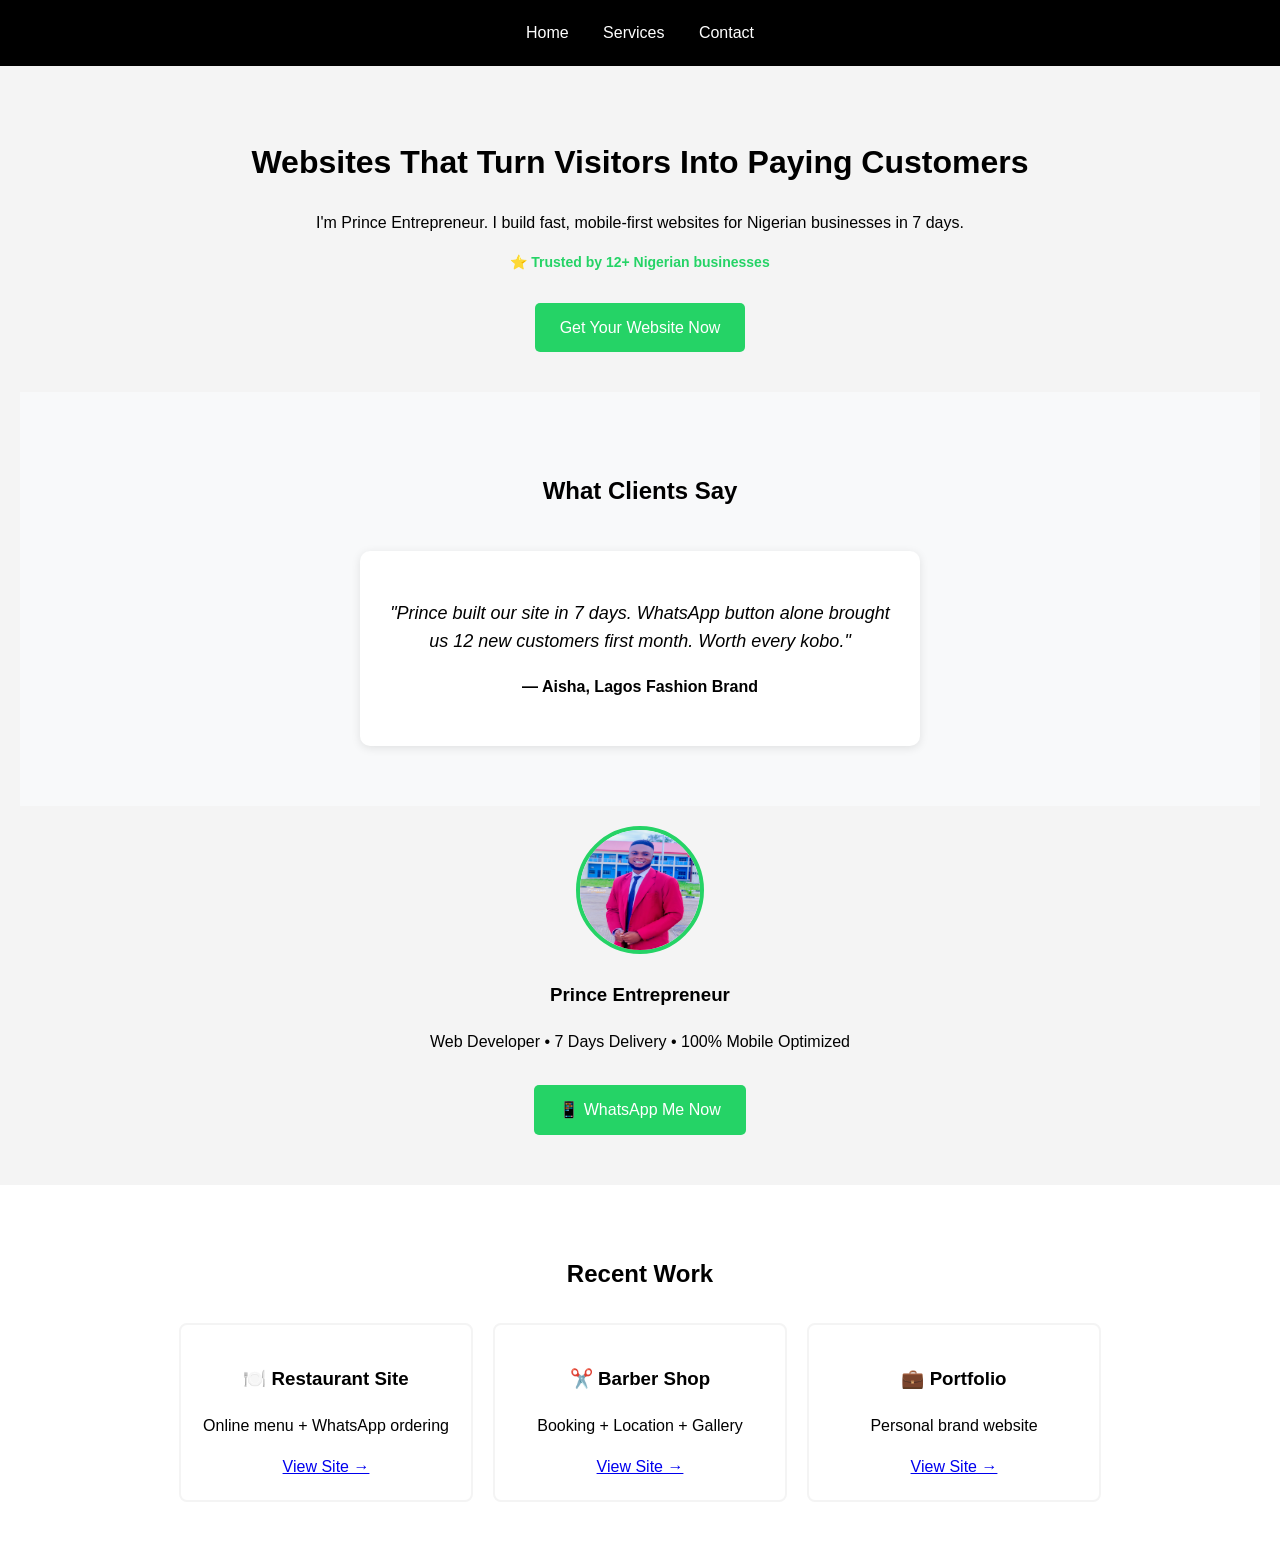
==== index.html @ e93b121a "3-page pro site v1.0" ====
<!DOCTYPE html>
<html lang="en">
<head>
    <meta charset="UTF-8">
    <meta name="viewport" content="width=device-width, initial-scale=1.0">
    <title>Prince Entrepreneur | Pro Web Dev</title>
    <style>
        body { font-family: Arial, sans-serif; margin: 0; padding: 0; line-height: 1.6; }
        nav { background: #1a1a1a; color: white; padding: 1rem; text-align: center; }
        nav a { color: white; margin: 0 15px; text-decoration: none; }
        .hero { background: #f4f4f4; padding: 50px 20px; text-align: center; }
        .btn { background: #25D366; color: white; padding: 12px 25px; text-decoration: none; border-radius: 5px; display: inline-block; margin-top: 15px; }
        .profile-img { width: 120px; height: 120px; border-radius: 50%; border: 4px solid #25D366; margin-top: 20px; }
    </style>
</head>
<body>
<nav style="padding:20px; text-align:center; background:#000;">
  <a href="index.html" style="color:white; margin:0 15px;">Home</a>
  <a href="services.html" style="color:white; margin:0 15px;">Services</a> 
  <a href="contact.html" style="color:white; margin:0 15px;">Contact</a>
</nav>
 
    <div class="hero">
    <h1>Websites That Turn Visitors Into Paying Customers</h1>
    <p>I'm Prince Entrepreneur. I build fast, mobile-first websites for Nigerian businesses in 7 days.</p>
    
    <p style="margin-top: 10px; font-size: 14px; color: #25D366; font-weight: bold;">
        ⭐ Trusted by 12+ Nigerian businesses
    </p>
    
    <a href="services.html" class="btn">Get Your Website Now</a>
<br>

<section style="background: #f8f9fa; padding: 60px 20px; margin-top: 40px;">
  <h2 style="text-align: center; margin-bottom: 40px;">What Clients Say</h2>
  
  <div style="max-width: 500px; margin: 0 auto; background: white; padding: 30px; border-radius: 10px; box-shadow: 0 2px 10px rgba(0,0,0,0.1);">
    <p style="font-size: 18px; font-style: italic;">"Prince built our site in 7 days. WhatsApp button alone brought us 12 new customers first month. Worth every kobo."</p>
    <p style="margin-top: 15px; font-weight: bold;">— Aisha, Lagos Fashion Brand</p>
  </div>
</section>
    
    <img src="me.jpg" alt="Prince Entrepreneur" class="profile-img">
    <h3>Prince Entrepreneur</h3>
    <p>Web Developer • 7 Days Delivery • 100% Mobile Optimized</p>
    
    <a href="contact.html" class="btn">📱 WhatsApp Me Now</a>
</div>

<!-- CEO: Add this Recent Work section after hero div, before </body> -->
<div style="padding: 50px 20px; background: #fff; text-align: center;">
    <h2>Recent Work</h2>
    <div style="display: flex; flex-wrap: wrap; justify-content: center; gap: 20px; margin-top: 30px;">
        <div style="border: 2px solid #f4f4f4; padding: 20px; border-radius: 8px; width: 250px;">
            <h3>🍽️ Restaurant Site</h3>
            <p>Online menu + WhatsApp ordering</p>
            <a href="index.html">View Site →</a>
        </div>
        <div style="border: 2px solid #f4f4f4; padding: 20px; border-radius: 8px; width: 250px;">
            <h3>✂️ Barber Shop</h3>
            <p>Booking + Location + Gallery</p>
            <a href="index.html">View Site →</a>
        </div>
        <div style="border: 2px solid #f4f4f4; padding: 20px; border-radius: 8px; width: 250px;">
            <h3>💼 Portfolio</h3>
            <p>Personal brand website</p>
            <a href="index.html">View Site →</a>
        </div>
    </div>
</body>
</html>
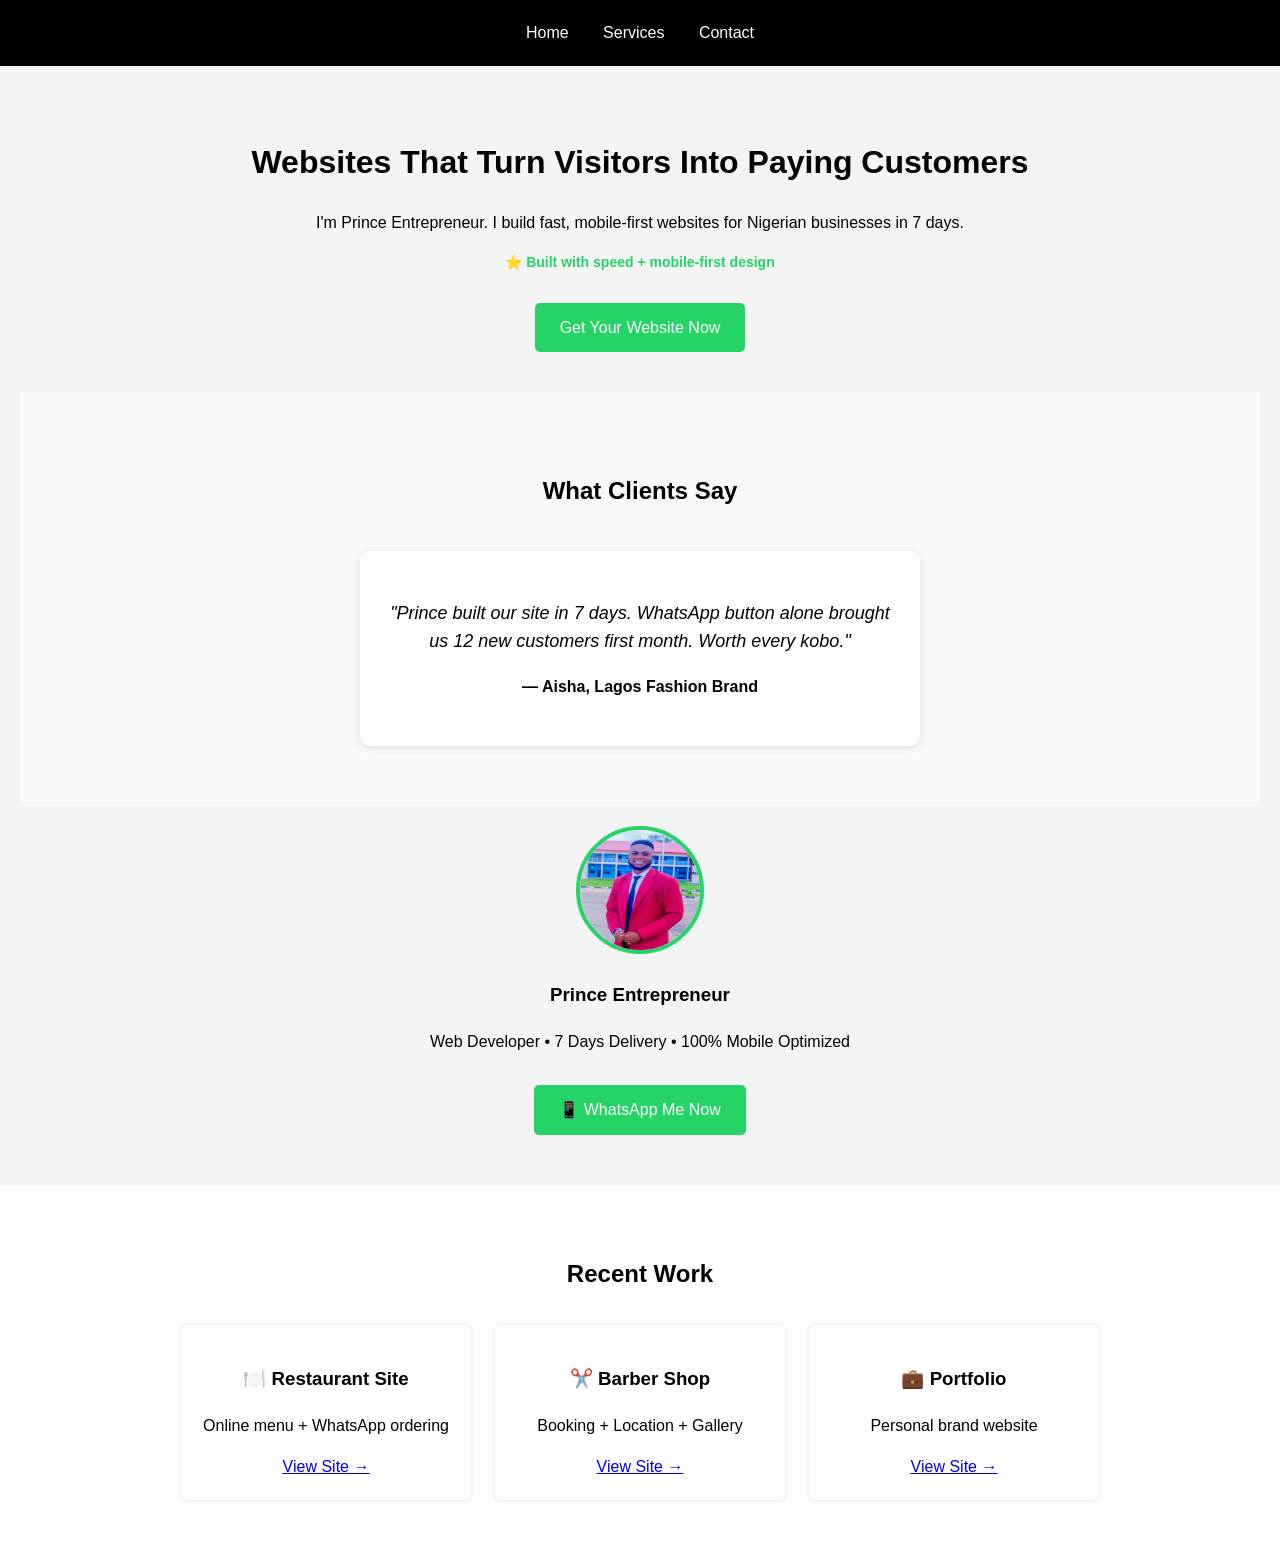
==== commit 94affba6: "Update index.html" ====
--- a/index.html
+++ b/index.html
@@ -3,7 +3,7 @@
 <head>
     <meta charset="UTF-8">
     <meta name="viewport" content="width=device-width, initial-scale=1.0">
-    <title>Prince Entrepreneur | Pro Web Dev</title>
+    <title>Prince web | websites for Nigerian Businessess</title>
     <style>
         body { font-family: Arial, sans-serif; margin: 0; padding: 0; line-height: 1.6; }
         nav { background: #1a1a1a; color: white; padding: 1rem; text-align: center; }
@@ -25,10 +25,10 @@
     <p>I'm Prince Entrepreneur. I build fast, mobile-first websites for Nigerian businesses in 7 days.</p>
     
     <p style="margin-top: 10px; font-size: 14px; color: #25D366; font-weight: bold;">
-        ⭐ Trusted by 12+ Nigerian businesses
+        ⭐ Built with speed + mobile-first design
     </p>
     
-    <a href="services.html" class="btn">Get Your Website Now</a>
+    <a href="https://wa.me/2349066104491" class="btn" target="_blank">Get Your Website Now</a>
 <br>
 
 <section style="background: #f8f9fa; padding: 60px 20px; margin-top: 40px;">
@@ -68,4 +68,4 @@
         </div>
     </div>
 </body>
-</html>+</html>
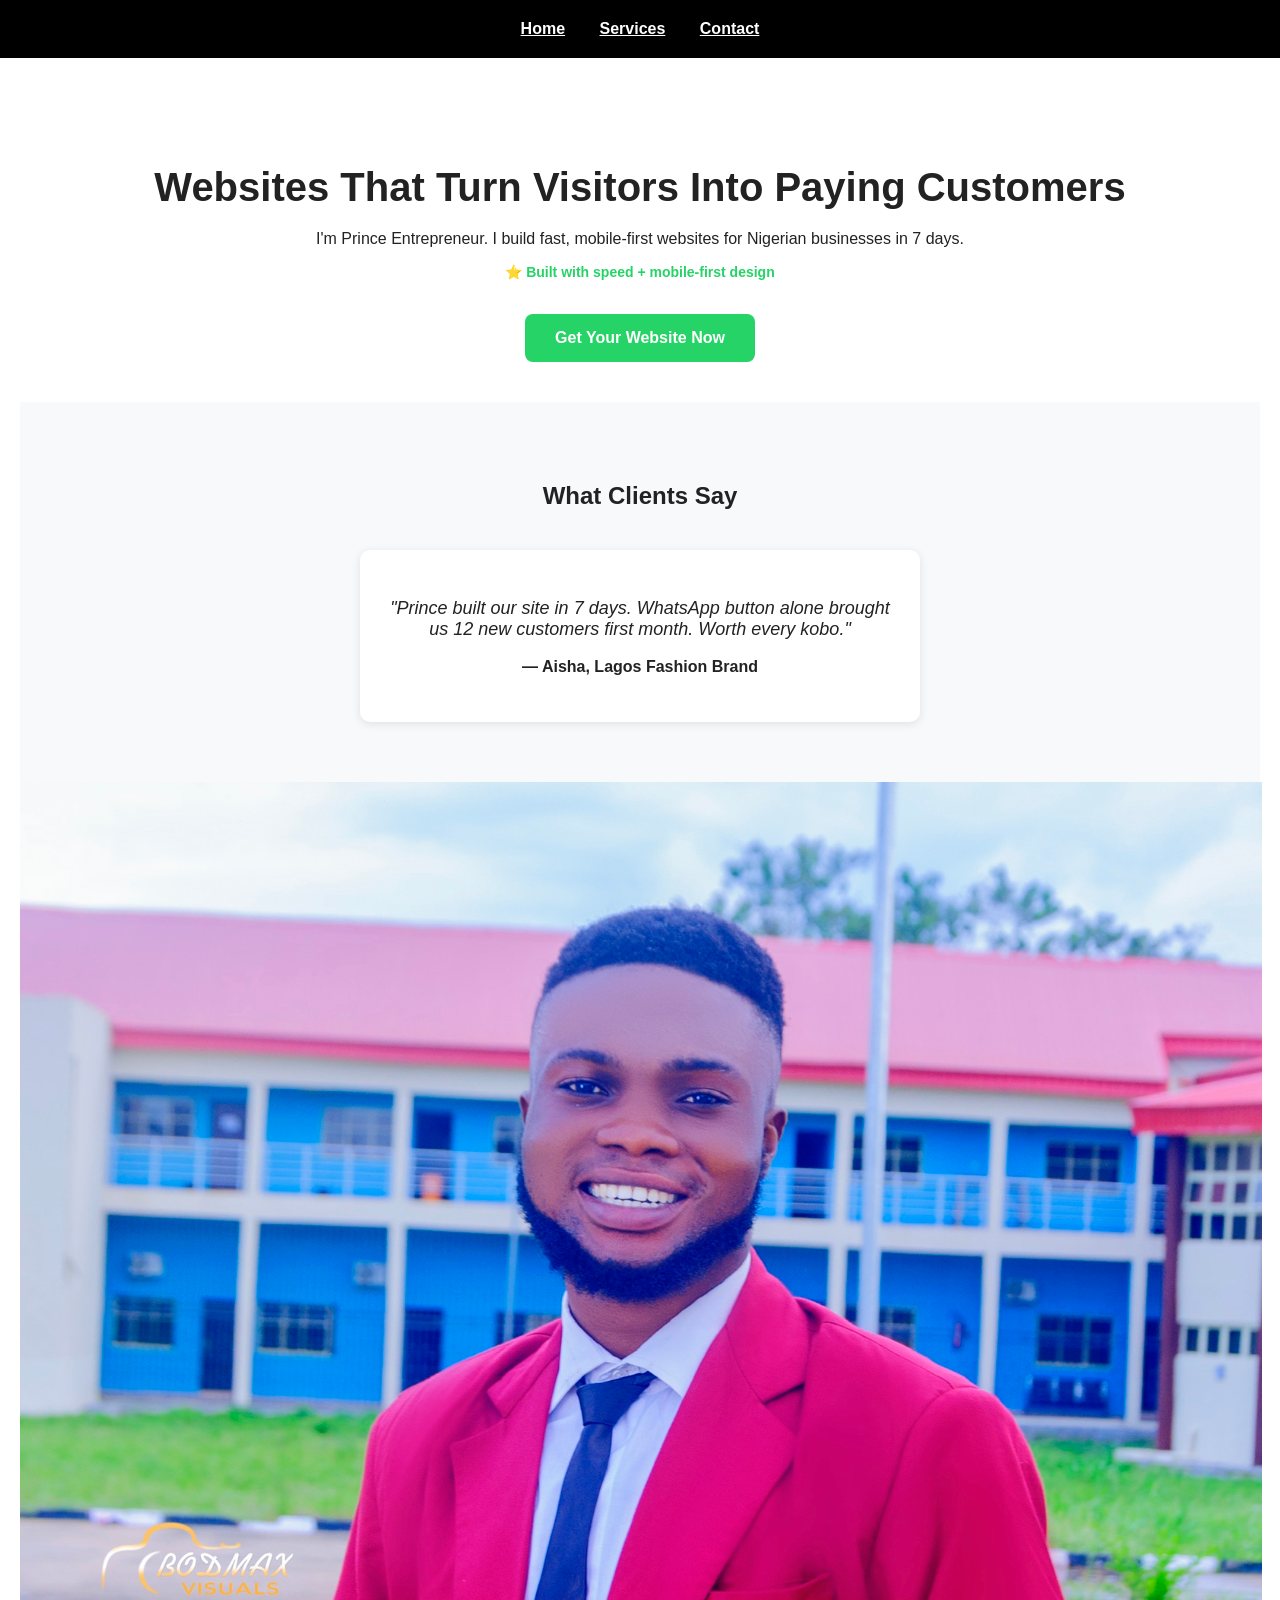
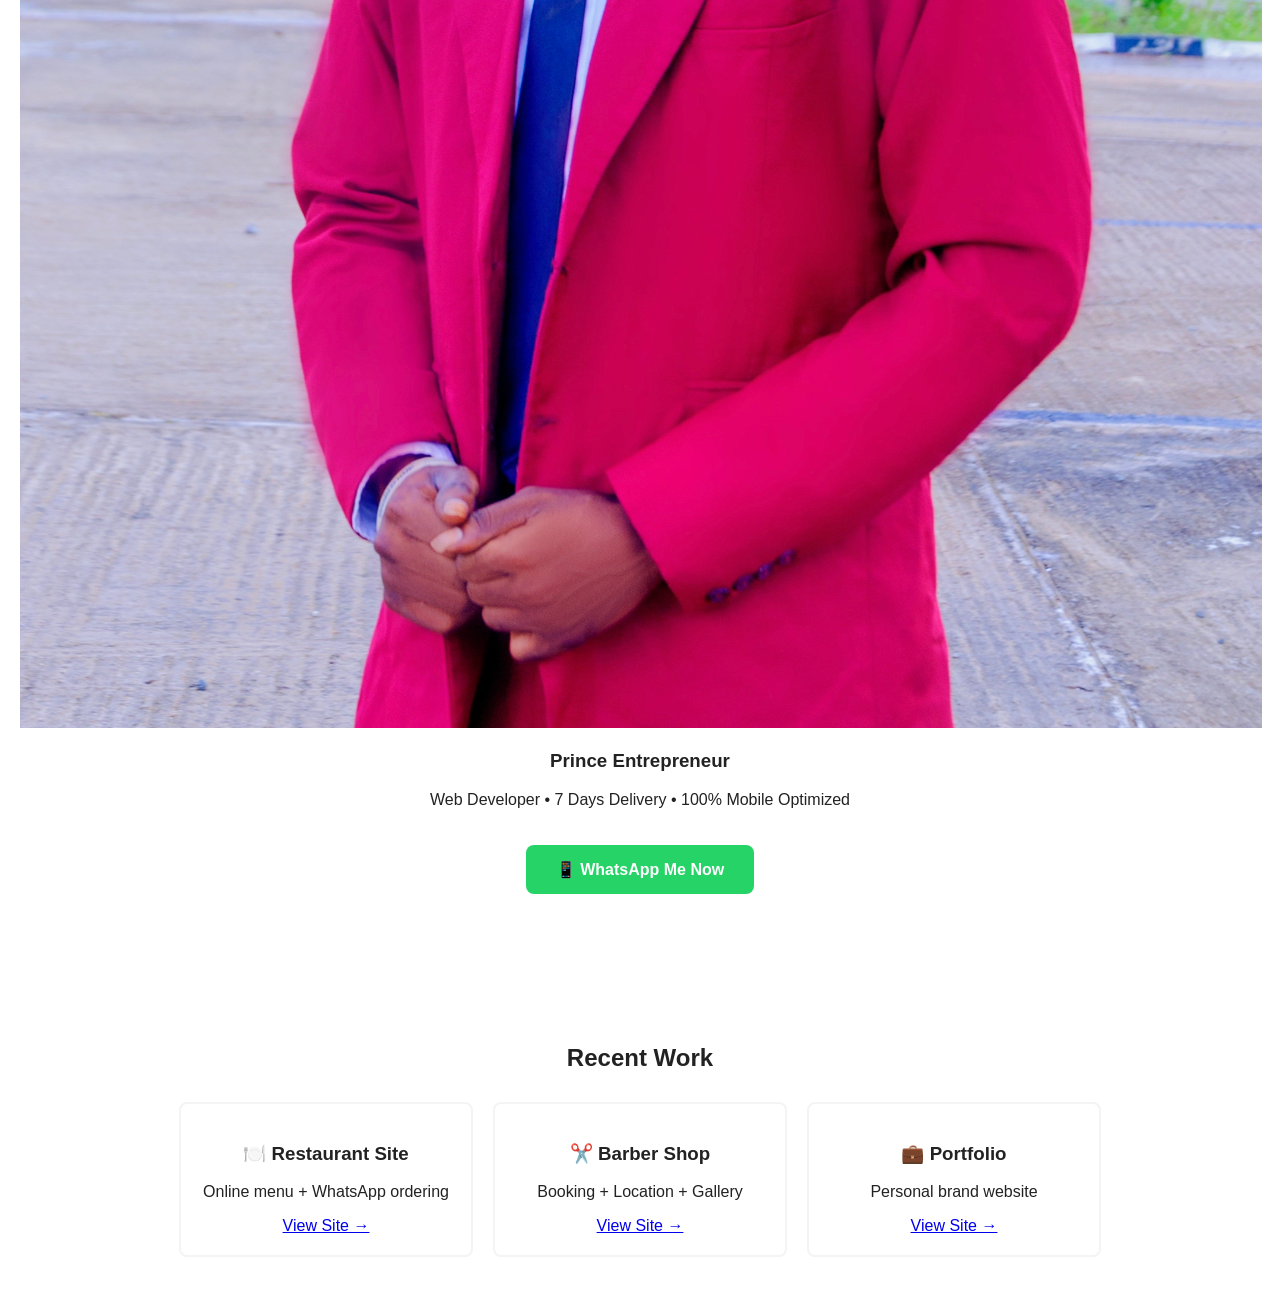
==== commit 0cfa30cf: "Update index.html" ====
--- a/index.html
+++ b/index.html
@@ -4,14 +4,7 @@
     <meta charset="UTF-8">
     <meta name="viewport" content="width=device-width, initial-scale=1.0">
     <title>Prince web | websites for Nigerian Businessess</title>
-    <style>
-        body { font-family: Arial, sans-serif; margin: 0; padding: 0; line-height: 1.6; }
-        nav { background: #1a1a1a; color: white; padding: 1rem; text-align: center; }
-        nav a { color: white; margin: 0 15px; text-decoration: none; }
-        .hero { background: #f4f4f4; padding: 50px 20px; text-align: center; }
-        .btn { background: #25D366; color: white; padding: 12px 25px; text-decoration: none; border-radius: 5px; display: inline-block; margin-top: 15px; }
-        .profile-img { width: 120px; height: 120px; border-radius: 50%; border: 4px solid #25D366; margin-top: 20px; }
-    </style>
+   <link rel="stylesheet" href="style.css">
 </head>
 <body>
 <nav style="padding:20px; text-align:center; background:#000;">
--- a/style.css
+++ b/style.css
@@ -0,0 +1,52 @@
+body {
+  font-family: Arial, sans-serif;
+  margin: 0;
+  padding: 0;
+  background: #f9f9f9;
+  color: #222;
+}
+
+nav {
+  background: #0a0a0a;
+  color: white;
+  padding: 15px;
+  text-align: center;
+  font-weight: bold;
+}
+
+.hero {
+  text-align: center;
+  padding: 80px 20px;
+  background: white;
+}
+
+.hero h1 {
+  font-size: 40px;
+  margin-bottom: 20px;
+}
+
+.btn {
+  display: inline-block;
+  background: #25D366;
+  color: white;
+  padding: 15px 30px;
+  text-decoration: none;
+  border-radius: 8px;
+  margin-top: 20px;
+  font-weight: bold;
+}
+
+/* Mobile Responsive */
+@media (max-width: 768px) {
+  .hero h1 {
+    font-size: 28px;
+  }
+  .hero p {
+    font-size: 16px;
+    padding: 0 20px;
+  }
+  .btn {
+    padding: 12px 24px;
+    font-size: 16px;
+  }
+}
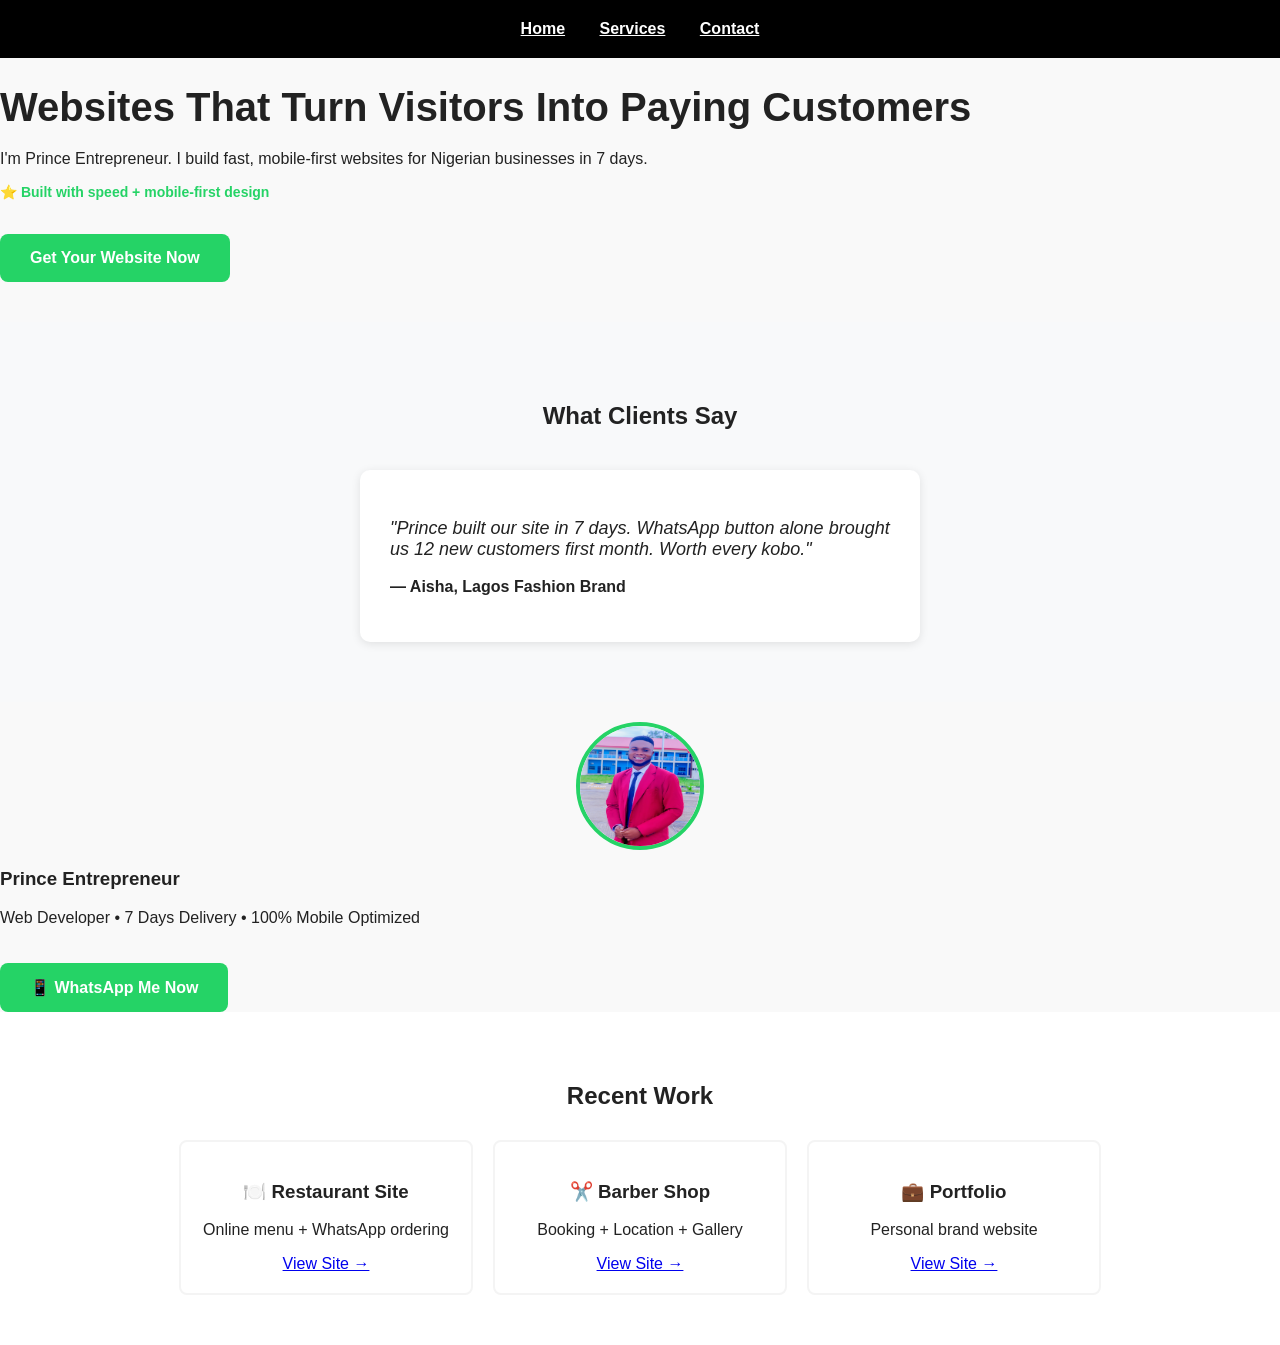
==== commit 63f4e18e: "Update index.html" ====
--- a/index.html
+++ b/index.html
@@ -3,7 +3,7 @@
 <head>
     <meta charset="UTF-8">
     <meta name="viewport" content="width=device-width, initial-scale=1.0">
-    <title>Prince web | websites for Nigerian Businessess</title>
+    <title>Prince Tech | websites for Nigerian Businesses</title>
    <link rel="stylesheet" href="style.css">
 </head>
 <body>
--- a/style.css
+++ b/style.css
@@ -14,7 +14,38 @@
   font-weight: bold;
 }
 
-.hero {
+.hero
+.profile-img {
+  width: 120px;
+  height: 120px;
+  border-radius: 50%;
+  border: 4px solid #25D366;
+  margin-top: 20px;
+  display: block;
+  margin-left: auto;
+  margin-right: auto;
+}
+
+.btn {
+  display: inline-block;
+  background: #25D366;
+  color: white;
+  padding: 12px 24px;
+  border-radius: 5px;
+  text-decoration: none;
+  margin-top: 15px;
+  font-weight: bold;
+}
+
+@media (max-width: 600px) {
+  body {
+    font-size: 14px;
+  }
+  .hero h1 {
+    font-size: 22px;
+  }
+}
+{
   text-align: center;
   padding: 80px 20px;
   background: white;
